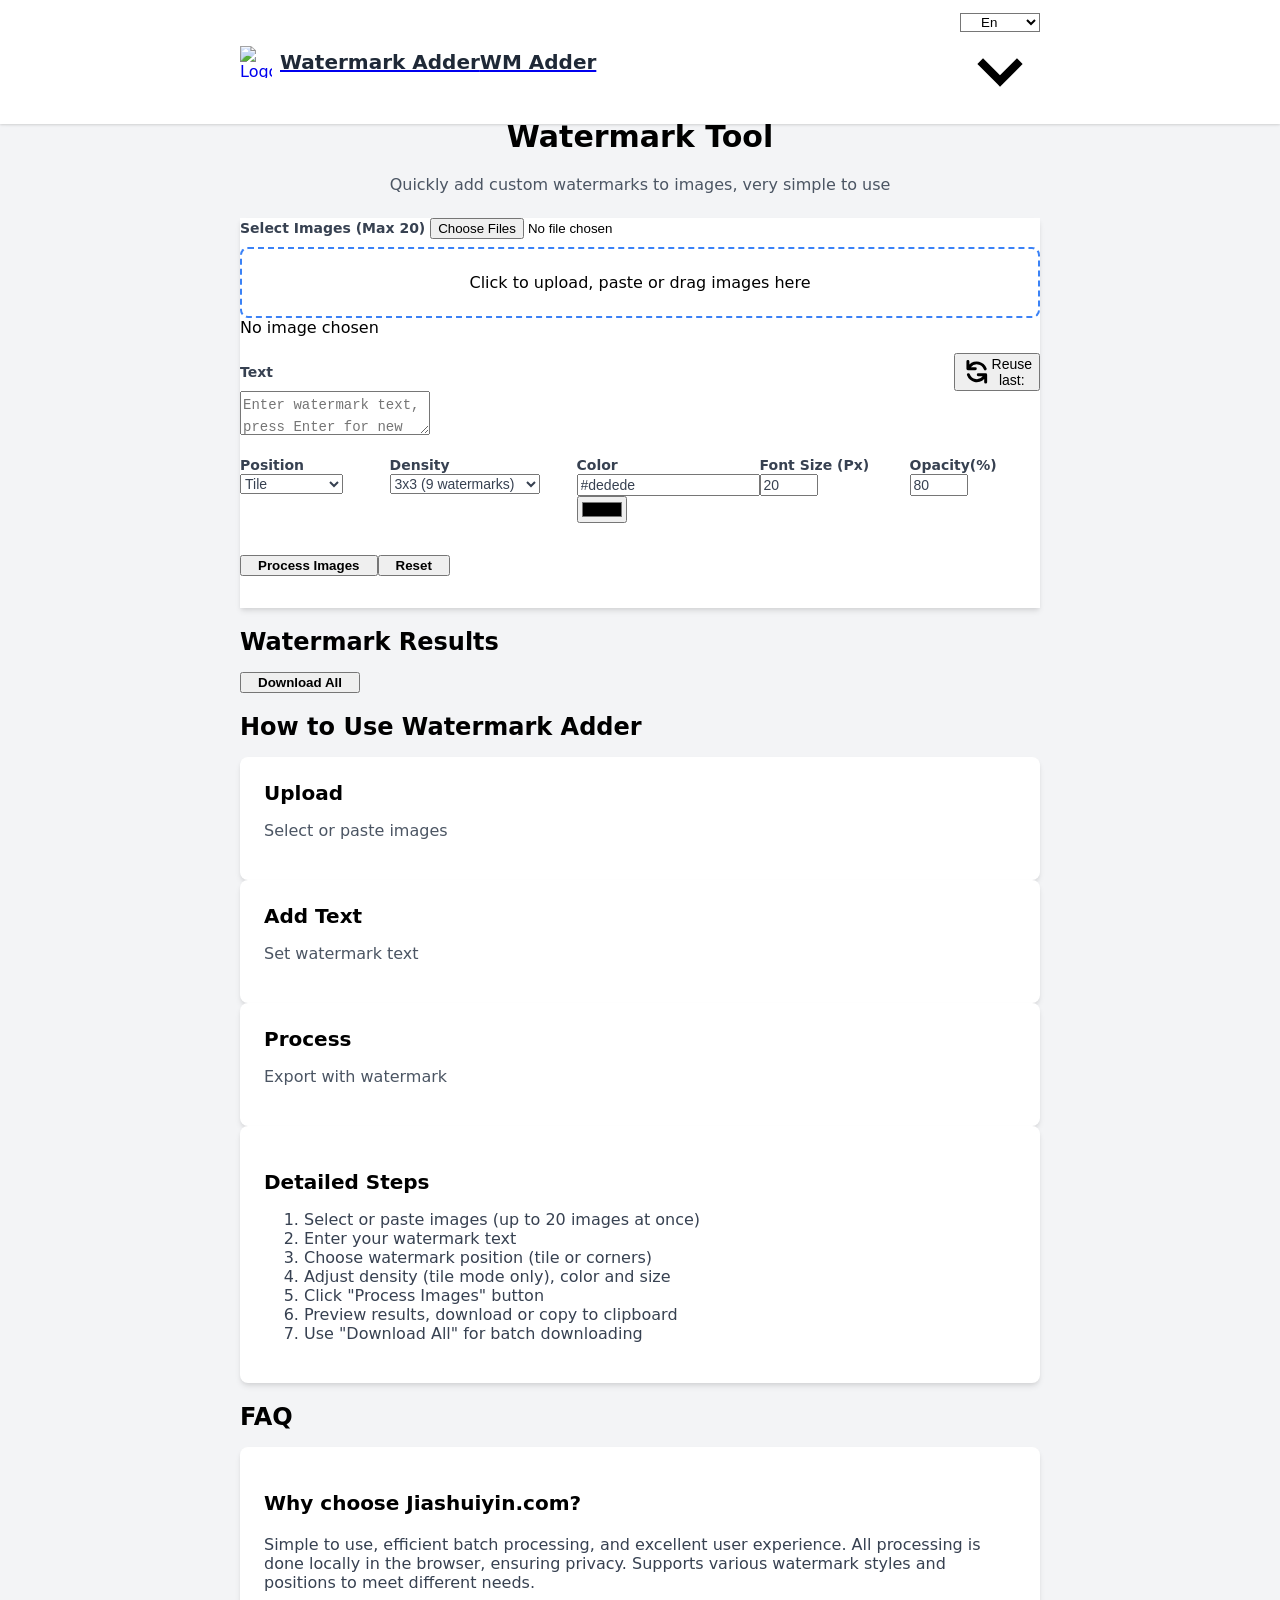
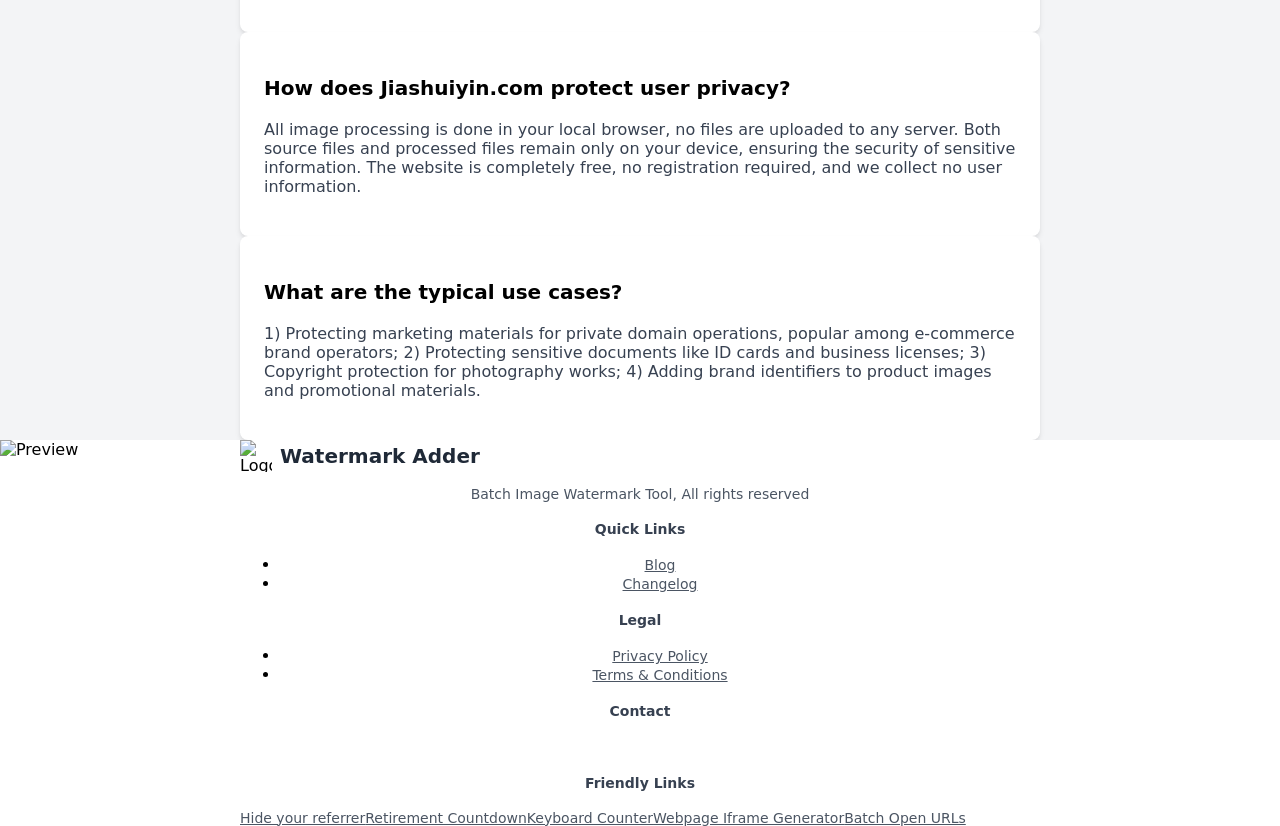
==== en/index.html @ b8f079f9 "feat: 支持 HEIC 格式及完全离线处理" ====
<!DOCTYPE html>
<html lang="en">
  <head>
    <meta charset="UTF-8" />
    <meta name="viewport" content="width=device-width, initial-scale=1.0" />
    <title data-i18n="title">Batch Image Watermark Tool - Watermark Adder</title>
    <meta
      name="description"
      content="Watermark Adder is a simple online tool for adding watermarks to images. Support batch processing, custom watermark text, position, color, and size. Protect your images from unauthorized use. Free, no registration required."
    />
    <meta name="keywords" content="watermark,image watermark,batch processing,online tool" />
    <meta name="author" content="PDMaker" />
    <link rel="canonical" href="https://jiashuiyin.com/en" />
    <meta
      property="og:title"
      content="Batch Image Watermark Tool - Watermark Adder"
    />
    <meta
      property="og:description"
      content="A simple online tool for adding watermarks to images. Support batch processing, custom watermark text, position, color, and size. Protect your images from unauthorized use. Free, no registration required."
    />
    <meta property="og:url" content="https://jiashuiyin.com/en" />
    <meta property="og:type" content="website" />
    <meta
      property="og:image"
      content="https://jiashuiyin.com/images/logo.jpg"
    />
    <style>
      /* Critical rendering path styles */
      body { background-color: #f3f4f6; margin: 0; font-family: system-ui, -apple-system, sans-serif; }
      .container { max-width: 800px; margin: 0 auto; padding: 0 1rem; }
      .bg-white { background-color: white; }
      .shadow-md { box-shadow: 0 4px 6px -1px rgba(0, 0, 0, 0.1), 0 2px 4px -1px rgba(0, 0, 0, 0.06); }
      .fixed { position: fixed; }
      .top-0 { top: 0; }
      .left-0 { left: 0; }
      .right-0 { right: 0; }
      .z-50 { z-index: 50; }
      .flex { display: flex; }
      .items-center { align-items: center; }
      .justify-between { justify-content: space-between; }
      .px-4 { padding-left: 1rem; padding-right: 1rem; }
      .py-3 { padding-top: 0.75rem; padding-bottom: 0.75rem; }
      .text-xl { font-size: 1.25rem; }
      .font-bold { font-weight: 700; }
      .text-gray-800 { color: #1f2937; }
      
      /* Additional first screen styles */
      .space-x-8 > * + * { margin-left: 2rem; }
      .cursor-pointer { cursor: pointer; }
      .h-8 { height: 2rem; }
      .w-8 { width: 2rem; }
      .mr-2 { margin-right: 0.5rem; }
      .text-gray-700 { color: #374151; }
      .hover\:text-blue-500:hover { color: #3b82f6; }
      .font-medium { font-weight: 500; }
      .text-sm { font-size: 0.875rem; }
      .rounded-lg { border-radius: 0.5rem; }
      .p-6 { padding: 1.5rem; }
      .mb-4 { margin-bottom: 1rem; }
      .mt-2 { margin-top: 0.5rem; }
      .border-2 { border-width: 2px; }
      .border-dashed { border-style: dashed; }
      .border-blue-500 { border-color: #3b82f6; }
      .text-center { text-align: center; }
      .transition-colors { transition-property: background-color, border-color, color, fill, stroke; }
      .duration-300 { transition-duration: 300ms; }
      
      /* Page initialization styles */
      .page-initializing {
        opacity: 0;
        visibility: hidden;
      }
      
      .page-ready {
        opacity: 1;
        visibility: visible;
        transition: opacity 0.3s ease;
      }
      
      /* Navigation styles */
      nav.bg-white {
        width: 100%;
        background-color: white;
        box-shadow: 0 1px 3px 0 rgba(0, 0, 0, 0.1), 0 1px 2px 0 rgba(0, 0, 0, 0.06);
      }
      
      /* First screen text styles */
      .text-3xl { font-size: 1.875rem; line-height: 2.25rem; }
      .text-center { text-align: center; }
      .text-gray-600 { color: #4b5563; }
      .mb-6 { margin-bottom: 1.5rem; }
    </style>
    <!-- Async load non-critical CSS -->
    <link rel="preload" href="../styles.css" as="style" onload="this.onload=null;this.rel='stylesheet'" />
    <noscript><link rel="stylesheet" href="../styles.css"></noscript>
    <link rel="preload" href="../images/logo.png" as="image" />
    <link
      rel="icon"
      type="image/x-icon"
      sizes="16x16 32x32 48x48"
      href="../images/favicon.ico"
    />
    <link
      rel="apple-touch-icon"
      sizes="180x180"
      href="../images/apple-touch-icon.png"
    />
    <link
      rel="icon"
      type="image/png"
      sizes="32x32"
      href="../images/favicon-32x32.png"
    />
    <link
      rel="icon"
      type="image/png"
      sizes="16x16"
      href="../images/favicon-16x16.png"
    />
    <script type="application/ld+json">
      {
        "@context": "https://schema.org",
        "@type": "WebApplication",
        "name": "Watermark Adder",
        "url": "https://jiashuiyin.com/en",
        "description": "A simple online tool for adding watermarks to images. Support batch processing and custom watermarks.",
        "applicationCategory": "MultimediaApplication",
        "operatingSystem": "All",
        "offers": {
          "@type": "Offer",
          "price": "0"
        }
      }
    </script>
    <meta name="robots" content="index, follow" />
    <!-- CSS loading fallback -->
    <script>
      (function() {
        var cssMain = document.querySelector('link[href="../styles.css"]');
        if (cssMain) {
          cssMain.onerror = function() {
            var link = document.createElement('link');
            link.rel = 'stylesheet';
            link.href = '../styles.css';
            document.head.appendChild(link);
          };
        }
      })();
    </script>
  </head>
  <body class="bg-gray-100 font-sans page-initializing">
    <!-- Initial loading mask -->
    <div id="initialLoadingMask" style="position: fixed; top: 0; left: 0; right: 0; bottom: 0; background-color: #f3f4f6; z-index: 9999;"></div>
    <div id="pageLoader" class="page-loader">
      <div class="loader-container">
        <div class="loader"></div>
        <div class="loader-progress">
          <div class="progress-bar"></div>
        </div>
        <div class="loader-text" data-i18n="loading">Loading...</div>
      </div>
    </div>
    <nav class="bg-white shadow-md fixed top-0 left-0 right-0 z-50">
      <div class="container mx-auto px-4 py-3">
        <div class="flex justify-between items-center">
          <!-- Left section: Brand -->
          <div class="flex items-center">
            <a href="/en" class="flex items-center cursor-pointer">
              <img src="../images/logo.png" alt="Logo" class="h-8 w-8 mr-2" />
              <!-- Full brand name -->
              <span class="text-xl font-bold text-gray-800 brand-name-full" data-i18n="logo">
                Watermark Adder
              </span>
              <!-- Short brand name -->
              <span class="text-xl font-bold text-gray-800 brand-name-short" data-i18n="logoShort">
                WM Adder
              </span>
            </a>
          </div>

          <!-- Right section: Function buttons -->
          <div class="flex items-center space-x-4">
            <!-- GitHub link -->
            <a
              href="https://github.com/pdmaker/watermark-master"
              target="_blank"
              rel="noopener noreferrer"
              class="text-gray-700 hover:text-blue-500"
              title="GitHub"
            >
              <svg class="w-6 h-6" fill="currentColor" viewBox="0 0 24 24" aria-hidden="true">
                <path fill-rule="evenodd" d="M12 2C6.477 2 2 6.484 2 12.017c0 4.425 2.865 8.18 6.839 9.504.5.092.682-.217.682-.483 0-.237-.008-.868-.013-1.703-2.782.605-3.369-1.343-3.369-1.343-.454-1.158-1.11-1.466-1.11-1.466-.908-.62.069-.608.069-.608 1.003.07 1.531 1.032 1.531 1.032.892 1.53 2.341 1.088 2.91.832.092-.647.35-1.088.636-1.338-2.22-.253-4.555-1.113-4.555-4.951 0-1.093.39-1.988 1.029-2.688-.103-.253-.446-1.272.098-2.65 0 0 .84-.27 2.75 1.026A9.564 9.564 0 0112 6.844c.85.004 1.705.115 2.504.337 1.909-1.296 2.747-1.027 2.747-1.027.546 1.379.202 2.398.1 2.651.64.7 1.028 1.595 1.028 2.688 0 3.848-2.339 4.695-4.566 4.943.359.309.678.92.678 1.855 0 1.338-.012 2.419-.012 2.747 0 .268.18.58.688.482A10.019 10.019 0 0022 12.017C22 6.484 17.522 2 12 2z" clip-rule="evenodd"/>
              </svg>
            </a>
            <!-- Language selector -->
            <div class="relative">
              <select
                id="languageSelector"
                class="appearance-none bg-white border border-gray-300 rounded px-4 py-2 pr-8 leading-tight focus:outline-none focus:border-blue-500"
                aria-label="Select Language"
              >
                <option value="zh-CN">中文</option>
                <option value="en" selected>En</option>
              </select>
              <div class="pointer-events-none absolute inset-y-0 right-0 flex items-center px-2 text-gray-700">
                <svg class="fill-current h-4 w-4" xmlns="http://www.w3.org/2000/svg" viewBox="0 0 20 20">
                  <path d="M9.293 12.95l.707.707L15.657 8l-1.414-1.414L10 10.828 5.757 6.586 4.343 8z" />
                </svg>
              </div>
            </div>
          </div>
        </div>
      </div>
    </nav>
    <!-- Add a placeholder div to prevent content from being hidden by fixed navbar -->
    <div class="h-16"></div>
    <div class="container mx-auto px-4 py-8 mt-16">
      <div class="max-w-3xl mx-auto">
        <div class="title-container">
          <h1 class="text-3xl font-bold mb-2 text-center">
            <span class="pc-title" data-i18n="heading">Easy Image Watermark Tool</span>
            <span class="mobile-title">
              <div class="text-2xl">Easy Image</div>
              <div class="text-2xl mt-2">Watermark Tool</div>
            </span>
          </h1>
          <p class="text-l text-gray-600 mb-6 text-center" data-i18n="subheading">
            Quickly add custom watermarks to images, very simple to use
          </p>
        </div>
        <div class="bg-white shadow-md rounded px-8 pt-6 pb-8 mb-4">
          <div class="mb-4">
            <label
              class="block text-gray-700 text-sm font-bold mb-2"
              for="imageInput"
              data-i18n="selectImages"
            >
              Select Images (Max 20)
            </label>
            <input
              id="imageInput"
              type="file"
              accept="image/*,.heic,.heif"
              multiple
              class="hidden"
            />
            <!-- Modified paste area style, added text color -->
            <div
              id="pasteArea"
              class="mt-2 border-2 border-dashed border-blue-500 rounded-lg p-6 text-center cursor-pointer hover:bg-blue-50 transition-colors duration-300"
            >
              <span data-i18n="pasteAreaText">Click to upload, paste or drag images here</span>
            </div>
            <!-- Add fixed height status container -->
            <div class="file-status-container">
              <span data-i18n="noFileChosen">No image chosen</span>
            </div>
            <div id="imagePreviewArea"></div>
          </div>
          <div class="mb-4">
            <div class="flex justify-between items-center mb-2">
              <label
                class="block text-gray-700 text-sm font-bold"
                for="watermarkText"
                data-i18n="watermarkText"
              >
                Text
              </label>
              <button
                id="reuseWatermark"
                class="text-sm text-gray-500 hover:text-blue-500 flex items-center hidden transition-colors duration-200"
              >
                <svg class="w-4 h-4 mr-1" viewBox="0 0 20 20" fill="currentColor">
                  <path fill-rule="evenodd" d="M4 2a1 1 0 011 1v2.101a7.002 7.002 0 0111.601 2.566 1 1 0 11-1.885.666A5.002 5.002 0 005.999 7H9a1 1 0 010 2H4a1 1 0 01-1-1V3a1 1 0 011-1zm.008 9.057a1 1 0 011.276.61A5.002 5.002 0 0014.001 13H11a1 1 0 110-2h5a1 1 0 011 1v5a1 1 0 11-2 0v-2.101a7.002 7.002 0 01-11.601-2.566 1 1 0 01.61-1.276z" clip-rule="evenodd" />
                </svg>
                <span data-i18n="reusePrevious">Reuse last: </span>
                <span id="previousWatermarkText" class="ml-1 truncate max-w-[150px]"></span>
              </button>
            </div>
            <textarea
              class="shadow appearance-none border rounded w-full py-2 px-3 text-gray-700 text-sm focus:outline-none focus:shadow-outline resize-none transition-all duration-200 focus:border-blue-500 focus:ring-2 focus:ring-blue-200"
              id="watermarkText"
              rows="1"
              maxlength="100"
              data-i18n-placeholder="inputWatermarkText"
              placeholder="Enter watermark text, press Enter for new line"
              style="min-height: 38px; line-height: 22px;"
            ></textarea>
          </div>
          <div class="mb-4 flex flex-wrap -mx-2">
            <div class="w-full sm:w-1/5 px-2 mb-4 sm:mb-0">
              <label
                class="block text-gray-700 text-sm font-bold mb-2"
                for="watermarkPosition"
                data-i18n="watermarkPosition"
              >
                Position
              </label>
              <select
                class="shadow appearance-none border rounded w-full py-2 px-3 text-gray-700 leading-tight focus:outline-none focus:shadow-outline text-sm"
                id="watermarkPosition"
              >
                <option value="tile" selected data-i18n="watermarkPositionTile">
                  Tile
                </option>
                <option value="center" data-i18n="watermarkPositionCenter">
                  Center
                </option>
                <option value="bottomRight" data-i18n="watermarkPositionBottomRight">
                  Bottom Right
                </option>
                <option value="bottomLeft" data-i18n="watermarkPositionBottomLeft">
                  Bottom Left
                </option>
                <option value="topRight" data-i18n="watermarkPositionTopRight">
                  Top Right
                </option>
                <option value="topLeft" data-i18n="watermarkPositionTopLeft">
                  Top Left
                </option>
              </select>
            </div>
            <div class="w-full sm:w-1/5 px-2 mb-4 sm:mb-0">
              <label
                class="block text-gray-700 text-sm font-bold mb-2"
                for="watermarkDensity"
                data-i18n="watermarkDensity"
              >
                Density
              </label>
              <select
                class="shadow appearance-none border rounded w-full py-2 px-3 text-gray-700 leading-tight focus:outline-none focus:shadow-outline text-sm"
                id="watermarkDensity"
              >
                <option value="2" data-i18n="twoByTwo">2x2 (4 watermarks)</option>
                <option value="3" selected data-i18n="threeByThree">3x3 (9 watermarks)</option>
                <option value="4" data-i18n="fourByFour">4x4 (16 watermarks)</option>
                <option value="5" data-i18n="fiveByFive">5x5 (25 watermarks)</option>
                <option value="6" data-i18n="sixBySix">6x6 (36 watermarks)</option>
              </select>
            </div>
            <div class="w-full sm:w-1/5 px-2 mb-4 sm:mb-0">
              <label
                class="block text-gray-700 text-sm font-bold mb-2"
                for="watermarkColor"
                data-i18n="watermarkColor"
              >
                Color
              </label>
              <div class="relative">
                <input
                  class="shadow appearance-none border rounded w-full py-2 px-3 text-gray-700 leading-tight focus:outline-none focus:shadow-outline text-sm"
                  id="watermarkColor"
                  type="text"
                  value="#dedede"
                  placeholder="#dedede"
                />
                <div
                  class="absolute inset-y-0 right-0 flex items-center pr-3 cursor-pointer"
                >
                  <div
                    id="colorPreview"
                    class="w-6 h-6 rounded border border-gray-300"
                  ></div>
                </div>
                <input
                  type="color"
                  id="colorPicker"
                  class="absolute opacity-0 -z-10"
                  aria-label="Select color"
                />
              </div>
            </div>
            <div class="w-full sm:w-1/5 px-2 mb-4 sm:mb-0">
              <label
                class="block text-gray-700 text-sm font-bold mb-2"
                for="watermarkSize"
                data-i18n="watermarkSize"
              >
                Font Size (Px)
              </label>
              <input
                class="shadow appearance-none border rounded w-full py-2 px-3 text-gray-700 leading-tight focus:outline-none focus:shadow-outline text-sm"
                id="watermarkSize"
                type="number"
                value="20"
                min="1"
                max="200"
              />
            </div>
            <div class="w-full sm:w-1/5 px-2 mb-4 sm:mb-0">
              <label
                class="block text-gray-700 text-sm font-bold mb-2"
                for="watermarkOpacity"
                data-i18n="watermarkOpacity"
              >
                Opacity(%)
              </label>
              <input
                class="shadow appearance-none border rounded w-full py-2 px-3 text-gray-700 leading-tight focus:outline-none focus:shadow-outline text-sm"
                id="watermarkOpacity"
                type="number"
                value="80"
                min="0"
                max="100"
              />
            </div>
          </div>
          <div class="flex justify-center space-x-4 mt-6">
            <button
              id="processButton"
              class="bg-blue-500 hover:bg-blue-700 text-white font-bold py-2 px-4 rounded focus:outline-none focus:shadow-outline flex items-center"
              data-i18n="processImages"
            >
              Process Images
            </button>
            <button
              id="resetButton"
              class="bg-gray-500 hover:bg-gray-700 text-white font-bold py-2 px-4 rounded focus:outline-none focus:shadow-outline"
              data-i18n="resetButton"
            >
              Reset
            </button>
          </div>
          <!-- Add loading indicator -->
          <div id="processingLoader" class="hidden mt-4 text-center">
            <div class="inline-block animate-spin rounded-full h-8 w-8 border-b-2 border-gray-900"></div>
          </div>
        </div>

        <!-- Results Section -->
        <div id="resultSection" class="hidden">
          <h2 class="text-2xl font-bold mb-4" data-i18n="watermarkResults">
            Watermark Results
          </h2>
          <div class="mb-4">
            <button
              id="downloadAllButton"
              class="bg-green-500 hover:bg-green-700 text-white font-bold py-2 px-4 rounded focus:outline-none focus:shadow-outline"
              data-i18n="downloadAll"
            >
              Download All
            </button>
          </div>
          <div id="previewContainer" class="grid grid-cols-1 md:grid-cols-2 gap-4">
            <!-- Preview images will be added here -->
          </div>
        </div>

        <!-- How to Use Section -->
        <div class="mt-12">
          <h2 class="text-2xl font-bold mb-4" data-i18n="howToUse">
            How to Use Watermark Adder
          </h2>
          <!-- Quick Steps -->
          <div class="grid grid-cols-1 md:grid-cols-3 gap-6 mb-8">
            <div class="bg-white rounded-lg shadow-md p-6">
              <div class="text-xl font-bold mb-2" data-i18n="quickStep1">Upload</div>
              <p class="text-gray-600" data-i18n="quickStep1Detail">Select or paste images</p>
            </div>
            <div class="bg-white rounded-lg shadow-md p-6">
              <div class="text-xl font-bold mb-2" data-i18n="quickStep2">Add Text</div>
              <p class="text-gray-600" data-i18n="quickStep2Detail">Set watermark text</p>
            </div>
            <div class="bg-white rounded-lg shadow-md p-6">
              <div class="text-xl font-bold mb-2" data-i18n="quickStep3">Process</div>
              <p class="text-gray-600" data-i18n="quickStep3Detail">Export with watermark</p>
            </div>
          </div>
          <!-- Detailed Steps -->
          <div class="bg-white rounded-lg shadow-md p-6">
            <h3 class="text-xl font-bold mb-4" data-i18n="detailedSteps">Detailed Steps</h3>
            <ol class="list-decimal list-inside space-y-2 text-gray-700">
              <li data-i18n="step1">Select or paste images (up to 20 images at once)</li>
              <li data-i18n="step2">Enter your watermark text</li>
              <li data-i18n="step3">Choose watermark position (tile or corners)</li>
              <li data-i18n="step4">Adjust density (tile mode only), color and size</li>
              <li data-i18n="step5">Click "Process Images" button</li>
              <li data-i18n="step6">Preview results, download or copy to clipboard</li>
              <li data-i18n="step7">Use "Download All" for batch downloading</li>
            </ol>
          </div>
        </div>

        <!-- FAQ Section -->
        <div class="mt-12">
          <h2 class="text-2xl font-bold mb-4" data-i18n="qaTitle">FAQ</h2>
          <div class="space-y-4">
            <div class="bg-white rounded-lg shadow-md p-6">
              <h3 class="text-xl font-bold mb-2" data-i18n="qa1Title">
                Why choose Jiashuiyin.com?
              </h3>
              <p class="text-gray-700" data-i18n="qa1Answer">
                Simple to use, efficient batch processing, and excellent user experience. All processing is done locally in the browser, ensuring privacy. Supports various watermark styles and positions to meet different needs.
              </p>
            </div>
            <div class="bg-white rounded-lg shadow-md p-6">
              <h3 class="text-xl font-bold mb-2" data-i18n="qa2Title">
                How does Jiashuiyin.com protect user privacy?
              </h3>
              <p class="text-gray-700" data-i18n="qa2Answer">
                All image processing is done in your local browser, no files are uploaded to any server. Both source files and processed files remain only on your device, ensuring the security of sensitive information. The website is completely free, no registration required, and we collect no user information.
              </p>
            </div>
            <div class="bg-white rounded-lg shadow-md p-6">
              <h3 class="text-xl font-bold mb-2" data-i18n="qa3Title">
                What are the typical use cases?
              </h3>
              <p class="text-gray-700" data-i18n="qa3Answer">
                1) Protecting marketing materials for private domain operations, popular among e-commerce brand operators; 2) Protecting sensitive documents like ID cards and business licenses; 3) Copyright protection for photography works; 4) Adding brand identifiers to product images and promotional materials.
              </p>
            </div>
          </div>
        </div>
      </div>
    </div>

    <!-- Image Modal -->
    <div id="imageModal" class="hidden fixed inset-0 bg-black bg-opacity-50 z-50 flex items-center justify-center">
      <img id="modalImage" class="max-w-[90%] max-h-[90vh] object-contain" alt="Preview" />
    </div>

    <!-- Footer -->
    <footer class="bg-white mt-12 py-8 border-t border-gray-200">
      <div class="container mx-auto px-4">
        <!-- Main Content -->
        <div class="grid grid-cols-1 md:grid-cols-4 gap-8 mb-8">
          <!-- Brand Info -->
          <div class="text-center md:text-left">
            <div class="flex items-center justify-center md:justify-start mb-3">
              <img src="../images/logo.png" alt="Logo" class="h-8 w-8 mr-2" />
              <span class="text-xl font-bold text-gray-800" data-i18n="logo">Watermark Adder</span>
            </div>
            <p class="text-sm text-gray-600">
              <span data-i18n="copyright">Batch Image Watermark Tool, </span>
              <span data-i18n="rights">All rights reserved</span>
            </p>
          </div>
          
          <!-- Quick Links -->
          <div class="text-center md:text-left">
            <h4 class="text-sm font-semibold text-gray-700 mb-3">Quick Links</h4>
            <ul class="space-y-2">
              <li>
                <a href="/blog/en/index.html" class="text-sm text-gray-600 hover:text-blue-600">Blog</a>
              </li>
              <li>
                <a href="/changelog.html" class="text-sm text-gray-600 hover:text-blue-600">Changelog</a>
              </li>
            </ul>
          </div>

          <!-- Legal -->
          <div class="text-center md:text-left">
            <h4 class="text-sm font-semibold text-gray-700 mb-3">Legal</h4>
            <ul class="space-y-2">
              <li>
                <a href="/legal/en/privacy.html" class="text-sm text-gray-600 hover:text-blue-600" data-i18n="privacyPolicy">Privacy Policy</a>
              </li>
              <li>
                <a href="/legal/en/terms.html" class="text-sm text-gray-600 hover:text-blue-600" data-i18n="termsConditions">Terms & Conditions</a>
              </li>
            </ul>
          </div>

          <!-- Contact -->
          <div class="text-center md:text-left">
            <h4 class="text-sm font-semibold text-gray-700 mb-3">Contact</h4>
            <!-- Social Media Icons -->
            <div class="flex items-center justify-center md:justify-start space-x-4">
              <!-- Email Icon -->
              <a href="mailto:hi@jiashuiyin.com" 
                 class="text-gray-400 hover:text-gray-600"
                 title="Send Email">
                <svg class="w-5 h-5" fill="currentColor" viewBox="0 0 24 24">
                  <path d="M20 4H4c-1.1 0-2 .9-2 2v12c0 1.1.9 2 2 2h16c1.1 0 2-.9 2-2V6c0-1.1-.9-2-2-2zm0 4l-8 5-8-5V6l8 5 8-5v2z"/>
                </svg>
              </a>
              <!-- GitHub Icon -->
              <a href="https://github.com/pdmaker/watermark-master" 
                 target="_blank" 
                 rel="noopener noreferrer"
                 class="text-gray-400 hover:text-gray-600"
                 title="GitHub">
                <svg class="w-5 h-5" fill="currentColor" viewBox="0 0 24 24">
                  <path fill-rule="evenodd" d="M12 2C6.477 2 2 6.484 2 12.017c0 4.425 2.865 8.18 6.839 9.504.5.092.682-.217.682-.483 0-.237-.008-.868-.013-1.703-2.782.605-3.369-1.343-3.369-1.343-.454-1.158-1.11-1.466-1.11-1.466-.908-.62.069-.608.069-.608 1.003.07 1.531 1.032 1.531 1.032.892 1.53 2.341 1.088 2.91.832.092-.647.35-1.088.636-1.338-2.22-.253-4.555-1.113-4.555-4.951 0-1.093.39-1.988 1.029-2.688-.103-.253-.446-1.272.098-2.65 0 0 .84-.27 2.75 1.026A9.564 9.564 0 0112 6.844c.85.004 1.705.115 2.504.337 1.909-1.296 2.747-1.027 2.747-1.027.546 1.379.202 2.398.1 2.651.64.7 1.028 1.595 1.028 2.688 0 3.848-2.339 4.695-4.566 4.943.359.309.678.92.678 1.855 0 1.338-.012 2.419-.012 2.747 0 .268.18.58.688.482A10.019 10.019 0 0022 12.017C22 6.484 17.522 2 12 2z" clip-rule="evenodd"/>
                </svg>
              </a>
              <!-- Twitter Icon -->
              <a href="https://x.com/pdmake" 
                 target="_blank" 
                 rel="noopener noreferrer"
                 class="text-gray-400 hover:text-gray-600"
                 title="Twitter">
                <svg class="w-5 h-5" fill="currentColor" viewBox="0 0 24 24">
                  <path d="M18.244 2.25h3.308l-7.227 8.26 8.502 11.24H16.17l-5.214-6.817L4.99 21.75H1.68l7.73-8.835L1.254 2.25H8.08l4.713 6.231zm-1.161 17.52h1.833L7.084 4.126H5.117z"/>
                </svg>
              </a>
            </div>
          </div>
        </div>

        <!-- Divider -->
        <div class="border-t border-gray-200 my-6"></div>

        <!-- Friendly Links -->
        <div class="text-center">
          <h4 class="text-sm font-semibold text-gray-700 mb-3" data-i18n="friendlyLinks">Friendly Links</h4>
          <div class="flex flex-wrap justify-center gap-4">
            <a href="https://refhide.com/" class="text-sm text-gray-600 hover:text-blue-600" target="_blank" rel="noopener noreferrer" data-i18n="RefHide">Hide your referrer</a>
            <a href="https://daojishi.fun" class="text-sm text-gray-600 hover:text-blue-600" target="_blank" rel="noopener noreferrer" data-i18n="retirementCountdown">Retirement Countdown</a>
            <a href="https://keyboardcounter.top/" class="text-sm text-gray-600 hover:text-blue-600" target="_blank" rel="noopener noreferrer" data-i18n="keyboardCounter">Keyboard Counter</a>
            <a href="https://iframegenerator.app/" class="text-sm text-gray-600 hover:text-blue-600" target="_blank" rel="noopener noreferrer" data-i18n="iframeGenerator">Webpage Iframe Generator</a>
            <a href="https://openurls.net/" class="text-sm text-gray-600 hover:text-blue-600" target="_blank" rel="noopener noreferrer" data-i18n="openUrlsBatch">Batch Open URLs</a>
          </div>
        </div>
      </div>
    </footer>

    <!-- Local libraries -->
    <script src="../libs/heic2any.min.js"></script>
    <script src="../libs/jszip.min.js"></script>
    <script src="../libs/FileSaver.min.js"></script>
    <script type="module" src="../script.js"></script>
    <!-- Page loading optimization -->
    <script>
      document.addEventListener('DOMContentLoaded', function() {
        // Remove initialization class, add ready class
        document.body.classList.remove('page-initializing');
        document.body.classList.add('page-ready');
        
        // Remove loading mask
        const loadingMask = document.getElementById('initialLoadingMask');
        if (loadingMask) {
          loadingMask.style.opacity = '0';
          loadingMask.style.transition = 'opacity 0.3s ease';
          setTimeout(() => {
            loadingMask.remove();
          }, 300);
        }
      });
    </script>
  </body>
</html>
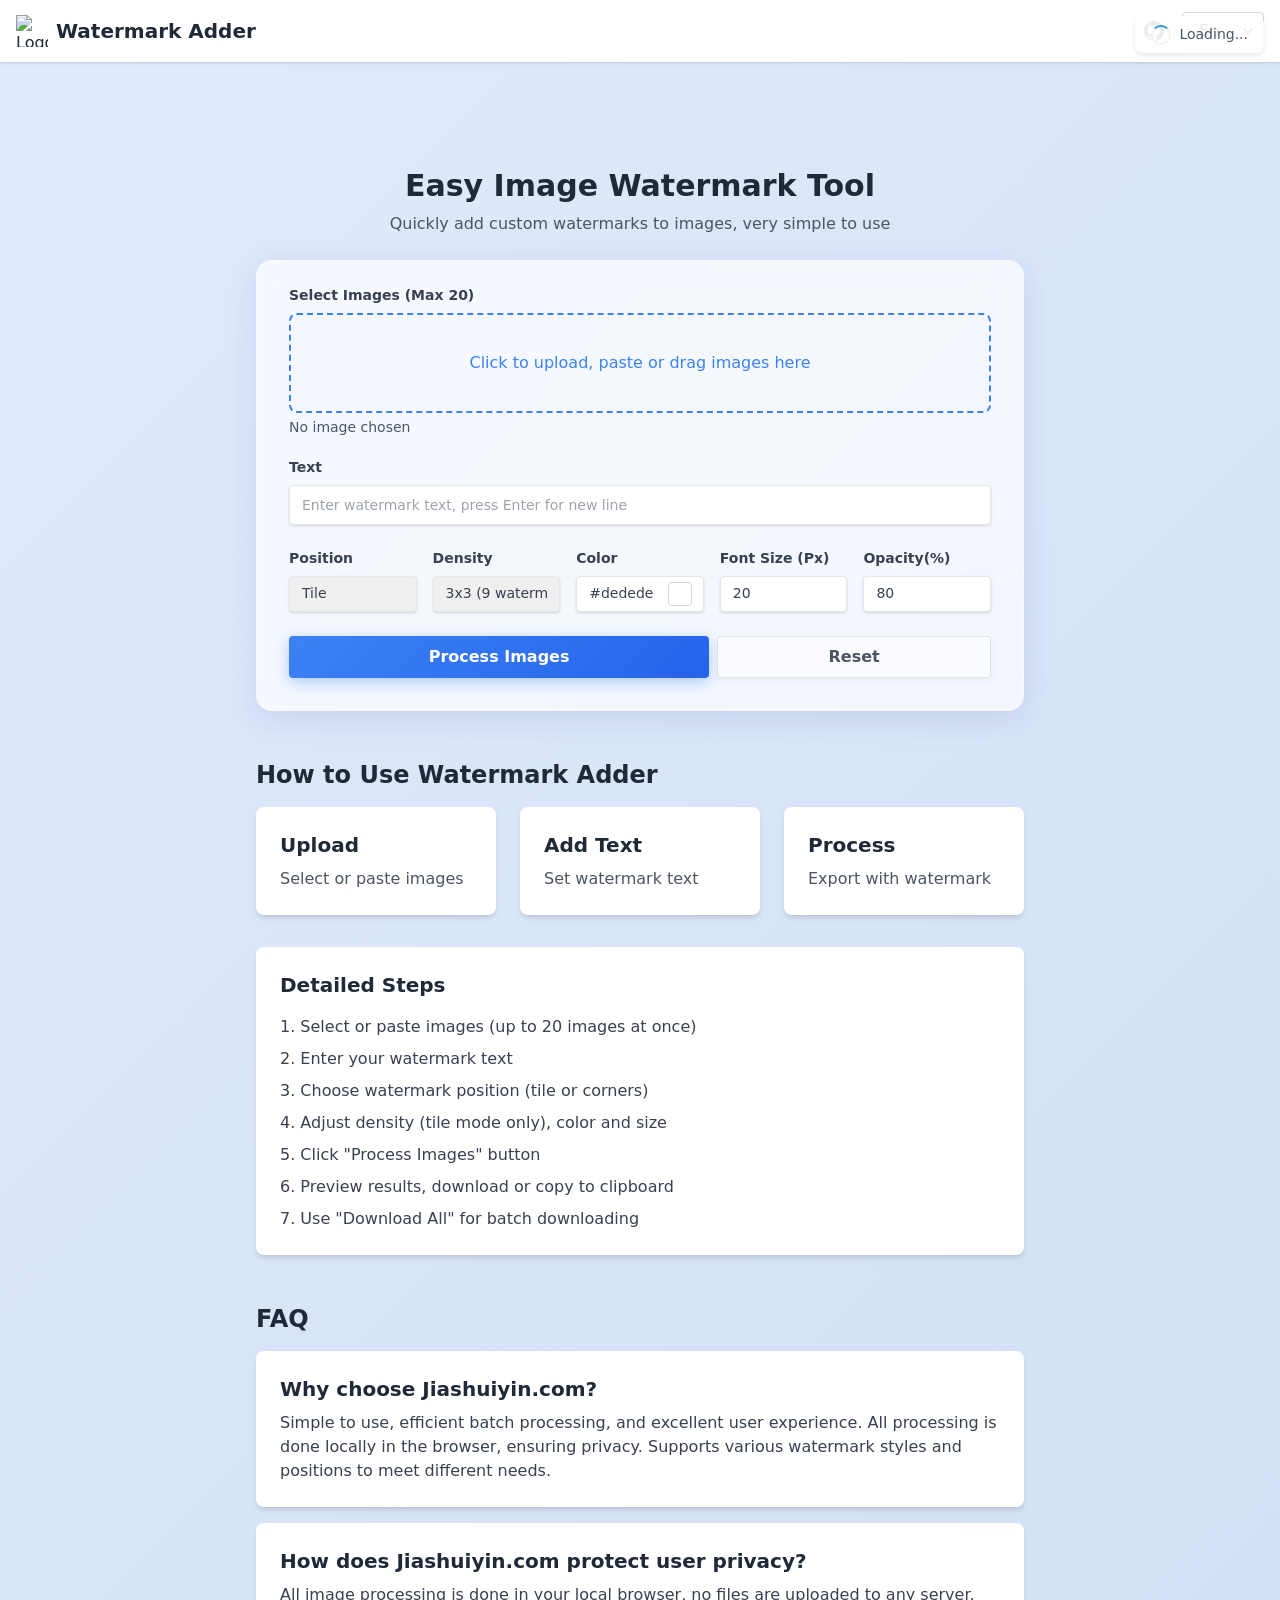
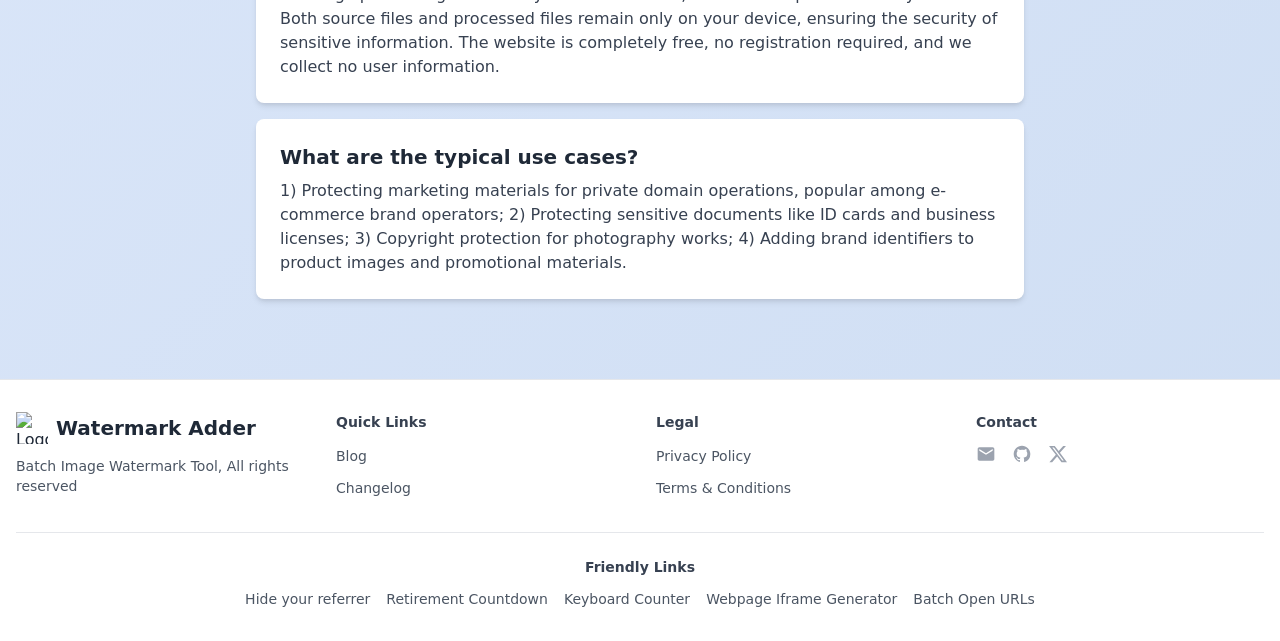
==== commit 6a26ed2d: "style: 优化并美化UI界面，实现高级玻璃拟态与移动端网格布局" ====
--- a/en/index.html
+++ b/en/index.html
@@ -148,6 +148,8 @@
         }
       })();
     </script>
+    <!-- Local libraries -->
+    <link rel="stylesheet" href="../libs/tailwind.min.css">
   </head>
   <body class="bg-gray-100 font-sans page-initializing">
     <!-- Initial loading mask -->
@@ -229,7 +231,7 @@
             Quickly add custom watermarks to images, very simple to use
           </p>
         </div>
-        <div class="bg-white shadow-md rounded px-8 pt-6 pb-8 mb-4">
+        <div class="glass-panel px-6 sm:px-8 pt-6 pb-8 mb-4">
           <div class="mb-4">
             <label
               class="block text-gray-700 text-sm font-bold mb-2"
@@ -288,8 +290,8 @@
               style="min-height: 38px; line-height: 22px;"
             ></textarea>
           </div>
-          <div class="mb-4 flex flex-wrap -mx-2">
-            <div class="w-full sm:w-1/5 px-2 mb-4 sm:mb-0">
+          <div class="mb-6 grid grid-cols-2 sm:grid-cols-5 gap-4">
+            <div class="w-full">
               <label
                 class="block text-gray-700 text-sm font-bold mb-2"
                 for="watermarkPosition"
@@ -321,7 +323,7 @@
                 </option>
               </select>
             </div>
-            <div class="w-full sm:w-1/5 px-2 mb-4 sm:mb-0">
+            <div class="w-full">
               <label
                 class="block text-gray-700 text-sm font-bold mb-2"
                 for="watermarkDensity"
@@ -340,7 +342,7 @@
                 <option value="6" data-i18n="sixBySix">6x6 (36 watermarks)</option>
               </select>
             </div>
-            <div class="w-full sm:w-1/5 px-2 mb-4 sm:mb-0">
+            <div class="w-full col-span-2 sm:col-span-1">
               <label
                 class="block text-gray-700 text-sm font-bold mb-2"
                 for="watermarkColor"
@@ -372,7 +374,7 @@
                 />
               </div>
             </div>
-            <div class="w-full sm:w-1/5 px-2 mb-4 sm:mb-0">
+            <div class="w-full">
               <label
                 class="block text-gray-700 text-sm font-bold mb-2"
                 for="watermarkSize"
@@ -380,16 +382,19 @@
               >
                 Font Size (Px)
               </label>
-              <input
-                class="shadow appearance-none border rounded w-full py-2 px-3 text-gray-700 leading-tight focus:outline-none focus:shadow-outline text-sm"
-                id="watermarkSize"
-                type="number"
-                value="20"
-                min="1"
-                max="200"
-              />
-            </div>
-            <div class="w-full sm:w-1/5 px-2 mb-4 sm:mb-0">
+              <div class="relative">
+                <input
+                  class="shadow appearance-none border rounded w-full py-2 px-3 text-gray-700 leading-tight focus:outline-none focus:shadow-outline text-sm"
+                  id="watermarkSize"
+                  type="number"
+                  min="10"
+                  max="100"
+                  value="20"
+                  step="1"
+                />
+              </div>
+            </div>
+            <div class="w-full">
               <label
                 class="block text-gray-700 text-sm font-bold mb-2"
                 for="watermarkOpacity"
@@ -397,31 +402,36 @@
               >
                 Opacity(%)
               </label>
-              <input
-                class="shadow appearance-none border rounded w-full py-2 px-3 text-gray-700 leading-tight focus:outline-none focus:shadow-outline text-sm"
-                id="watermarkOpacity"
-                type="number"
-                value="80"
-                min="0"
-                max="100"
-              />
-            </div>
-          </div>
-          <div class="flex justify-center space-x-4 mt-6">
-            <button
-              id="processButton"
-              class="bg-blue-500 hover:bg-blue-700 text-white font-bold py-2 px-4 rounded focus:outline-none focus:shadow-outline flex items-center"
-              data-i18n="processImages"
-            >
-              Process Images
-            </button>
-            <button
-              id="resetButton"
-              class="bg-gray-500 hover:bg-gray-700 text-white font-bold py-2 px-4 rounded focus:outline-none focus:shadow-outline"
-              data-i18n="resetButton"
-            >
-              Reset
-            </button>
+              <div class="relative">
+                <input
+                  class="shadow appearance-none border rounded w-full py-2 px-3 text-gray-700 leading-tight focus:outline-none focus:shadow-outline text-sm"
+                  id="watermarkOpacity"
+                  type="number"
+                  min="0"
+                  max="100"
+                  value="80"
+                  step="1"
+                />
+              </div>
+            </div>
+          </div>
+          <div class="flex items-center justify-center flex-col">
+            <div class="flex w-full space-x-2 button-container">
+              <button
+                id="processButton"
+                class="process-button text-white font-bold py-2 px-4 rounded focus:outline-none focus:shadow-outline flex items-center justify-center"
+                data-i18n="processImages"
+              >
+                Process Images
+              </button>
+              <button
+                id="resetButton"
+                class="reset-button text-gray-700 font-bold py-2 px-4 rounded focus:outline-none focus:shadow-outline"
+                data-i18n="resetButton"
+              >
+                Reset
+              </button>
+            </div>
           </div>
           <!-- Add loading indicator -->
           <div id="processingLoader" class="hidden mt-4 text-center">
--- a/styles.css
+++ b/styles.css
@@ -0,0 +1,755 @@
+/* 移除在线的 Tailwind 引入，改由 HTML 内引入本地文件 */
+/* @import url('https://lf3-cdn-tos.bytecdntp.com/cdn/expire-1-M/tailwindcss/2.2.19/tailwind.min.css'); */
+
+body {
+    /* 现代平滑多彩渐变色背景 */
+    background: linear-gradient(135deg, #e0eafc 0%, #cfdef3 100%);
+    min-height: 100vh;
+    font-family: 'Inter', system-ui, -apple-system, sans-serif;
+    color: #1f2937;
+}
+
+.container {
+    max-width: 900px; /* 稍微放大数据以免过宽拥挤 */
+    margin: 0 auto;
+}
+
+/* Glassmorphism 全局定义 - 覆盖现有的 bg-white 表现 */
+.glass-panel {
+    background: rgba(255, 255, 255, 0.7) !important;
+    backdrop-filter: blur(12px);
+    -webkit-backdrop-filter: blur(12px);
+    border: 1px solid rgba(255, 255, 255, 0.4);
+    box-shadow: 0 8px 32px 0 rgba(31, 38, 135, 0.1) !important;
+    border-radius: 1rem !important; /* 更大更圆润的卡片 */
+    transition: all 0.3s ease;
+}
+
+.preview-item {
+    background: rgba(255, 255, 255, 0.7);
+    backdrop-filter: blur(10px);
+    -webkit-backdrop-filter: blur(10px);
+    box-shadow: 0 4px 16px 0 rgba(31, 38, 135, 0.05);
+    border: 1px solid rgba(255, 255, 255, 0.4);
+    border-radius: 1rem;
+    overflow: hidden;
+    margin-bottom: 1.5rem;
+    transition: all 0.3s cubic-bezier(0.4, 0, 0.2, 1);
+}
+
+.preview-item:hover {
+    transform: translateY(-4px) scale(1.01);
+    box-shadow: 0 10px 20px 0 rgba(31, 38, 135, 0.1);
+}
+
+.preview-item img {
+    width: 100%;
+    height: auto;
+    display: block;
+}
+
+.preview-item a {
+    display: block;
+    background: linear-gradient(to right, #3b82f6, #60a5fa);
+    color: white;
+    text-align: center;
+    padding: 0.75rem 1rem;
+    text-decoration: none;
+    font-weight: 600;
+    transition: all 0.3s ease;
+}
+
+.preview-item a:hover {
+    background: linear-gradient(to right, #2563eb, #3b82f6);
+    transform: scale(1.02);
+}
+
+#colorPreview {
+    transition: transform 0.2s;
+}
+
+#colorPreview:hover {
+    transform: scale(1.1);
+}
+
+#processButton {
+    width: 100%;
+}
+
+#previewContainer {
+    display: flex;
+    flex-direction: column;
+    gap: 1rem;
+}
+
+/* 在文件末尾添加以下样式 */
+.modal {
+    display: flex;
+    position: fixed;
+    z-index: 1000;
+    left: 0;
+    top: 0;
+    width: 100%;
+    height: 100%;
+    overflow: auto;
+    background-color: rgba(0,0,0,0.9);
+    cursor: pointer;
+}
+
+.modal-content {
+    margin: auto;
+    display: block;
+    width: 80%;
+    max-width: 80%;
+    max-height: 80%;
+    object-fit: contain;
+    position: absolute;
+    top: 50%;
+    left: 50%;
+    transform: translate(-50%, -50%);
+}
+
+.hidden {
+    display: none;
+}
+
+.loader {
+    border: 5px solid #f3f3f3;
+    border-top: 5px solid #3498db;
+    border-radius: 50%;
+    width: 50px;
+    height: 50px;
+    animation: spin 1s linear infinite;
+  }
+  @keyframes spin {
+    0% { transform: rotate(0deg); }
+    100% { transform: rotate(360deg); }
+  }
+  .page-loader {
+    position: fixed;
+    top: 1rem;
+    right: 1rem;
+    width: auto;
+    height: auto;
+    background: none;
+    z-index: 9999;
+    opacity: 1;
+    transition: opacity 0.3s ease-out;
+    pointer-events: none;
+  }
+  .processing-loader {
+    display: none;
+    margin-top: 1rem;
+    text-align: center;
+  }
+  .processing-loader .loader {
+    margin: 0 auto;
+    width: 36px;
+    height: 36px;
+    border-width: 3px;
+  }
+  .processing-loader p {
+    margin-top: 0.5rem;
+    color: #4a5568;
+    font-size: 0.875rem;
+  }
+
+/* 添加以下样式到文件末尾 */
+#pasteArea span {
+    color: #3b82f6 !important; /* 使用 !important 来确保这个样式会被应用 */
+    font-weight: normal; /* 可选：使文字加粗 */
+}
+
+#pasteArea:hover span {
+    color: #2563eb !important; /* 鼠标悬停时的颜色变化 */
+}
+
+/* 添加响应式布局样式 */
+@media (max-width: 640px) {
+  .container {
+    padding-left: 1rem;
+    padding-right: 1rem;
+  }
+
+  #processButton, #resetButton {
+    font-size: 0.875rem;
+    padding: 0.5rem 1rem;
+  }
+
+  #watermarkDensity, #watermarkColor, #watermarkSize {
+    font-size: 0.875rem;
+  }
+
+  .preview-item img {
+    max-width: 100%;
+    height: auto;
+  }
+}
+
+/* 优化按钮布局 */
+.button-container {
+  display: flex;
+  width: 100%;
+}
+
+.process-button {
+  flex: 1.618;
+  white-space: nowrap;
+  overflow: hidden;
+  text-overflow: ellipsis;
+  min-width: 0;
+  background: linear-gradient(135deg, #3b82f6 0%, #2563eb 100%) !important;
+  color: white !important;
+  border: none;
+  box-shadow: 0 4px 15px rgba(59, 130, 246, 0.4);
+  transition: all 0.3s ease;
+  border-radius: 0.5rem;
+}
+
+.process-button:hover {
+  transform: translateY(-2px) scale(1.02);
+  box-shadow: 0 6px 20px rgba(59, 130, 246, 0.6);
+}
+
+.reset-button {
+  flex: 1;
+  white-space: nowrap;
+  overflow: hidden;
+  text-overflow: ellipsis;
+  min-width: 0;
+  background: rgba(255, 255, 255, 0.5) !important;
+  color: #4b5563 !important;
+  border: 1px solid rgba(0, 0, 0, 0.1);
+  box-shadow: 0 2px 5px rgba(0,0,0,0.05);
+  transition: all 0.3s ease;
+  border-radius: 0.5rem;
+}
+
+.reset-button:hover {
+  background: rgba(255, 255, 255, 0.8) !important;
+  transform: translateY(-1px);
+}
+
+/* 针对移动设备的样式 */
+@media (max-width: 640px) {
+  .process-button, .reset-button {
+    font-size: 0.875rem;
+    padding: 0.5rem 0.75rem;
+  }
+}
+
+/* 优化预览区域布局 */
+#imagePreviewArea {
+  display: none; /* 默认隐藏 */
+}
+
+#imagePreviewArea:not(:empty) {
+  display: flex; /* 当有内容时才显示 */
+  flex-wrap: wrap;
+  gap: 0.5rem;
+  margin-top: 0.5rem;
+}
+
+#imagePreviewArea img {
+  width: 4rem;
+  height: 4rem;
+  object-fit: cover;
+  border-radius: 0.25rem;
+}
+
+/* 添加到文件末尾 */
+select:disabled {
+    appearance: none;
+    background-color: #f3f3f3;
+    color: #999;
+    cursor: not-allowed;
+}
+
+/* 修改按钮组样式 */
+.button-group {
+  display: flex;
+  margin-top: 0.5rem;
+}
+
+.download-button, .copy-button {
+  flex: 1;
+  padding: 0.6rem;
+  text-align: center;
+  color: white;
+  text-decoration: none;
+  border: none;
+  cursor: pointer;
+  transition: all 0.3s ease;
+  font-weight: 500;
+}
+
+.download-button {
+  background: linear-gradient(135deg, #10b981 0%, #059669 100%);
+  border-radius: 0.5rem 0 0 0.5rem;
+}
+
+.copy-button {
+  background: linear-gradient(135deg, #4b5563 0%, #374151 100%);
+  border-radius: 0 0.5rem 0.5rem 0;
+}
+
+.download-button:hover {
+  filter: brightness(1.1);
+}
+
+.copy-button:hover {
+  filter: brightness(1.1);
+}
+
+/* 删除复制按钮的左边距 */
+.copy-button {
+  margin-left: 0;
+}
+
+/* 添加 Toast 样式 */
+.toast {
+  position: fixed;
+  bottom: 20px;
+  left: 50%;
+  transform: translateX(-50%);
+  background-color: rgba(0, 0, 0, 0.7);
+  color: white;
+  padding: 10px 20px;
+  border-radius: 5px;
+  z-index: 1000;
+  opacity: 0;
+  transition: opacity 0.3s ease-in-out;
+}
+
+.toast.show {
+  opacity: 1;
+}
+
+/* 添加到文件末尾 */
+.email-link {
+  color: #3b82f6;
+  text-decoration: none;
+  transition: color 0.3s ease;
+}
+
+.email-link:hover {
+  color: #2563eb;
+  text-decoration: underline;
+}
+
+/* 添加新的样式 */
+.step-container {
+  flex: 1;
+  display: flex;
+  flex-direction: column;
+  align-items: center;
+  text-align: center;
+  position: relative;
+  min-width: 0; /* 允许容器在必要时缩小 */
+}
+
+.step-circle {
+  width: 4rem;
+  height: 4rem;
+  background-color: #3b82f6;
+  border-radius: 9999px;
+  display: flex;
+  align-items: center;
+  justify-content: center;
+  margin-bottom: 0.75rem;
+  flex-shrink: 0;
+}
+
+.step-title {
+  font-size: 1.125rem;
+  font-weight: 600;
+  margin-bottom: 0.25rem;
+  line-height: 1.2;
+  min-height: 1.5em;
+}
+
+.step-detail {
+  font-size: 0.875rem;
+  color: #6b7280;
+  line-height: 1.4;
+  min-height: 1.4em;
+}
+
+.step-line {
+  flex: 1;
+  position: relative;
+  max-width: 100px;
+}
+
+.step-line::before {
+  content: '';
+  position: absolute;
+  top: 2rem;
+  left: 0;
+  right: 0;
+  height: 2px;
+  background-color: #93c5fd;
+}
+
+/* 响应式设计 */
+@media (max-width: 640px) {
+  .step-container {
+    padding: 0 0.5rem;
+  }
+  
+  .step-circle {
+    width: 3rem;
+    height: 3rem;
+  }
+  
+  .step-title {
+    font-size: 1rem;
+    min-height: 1.2em;
+  }
+  
+  .step-detail {
+    font-size: 0.75rem;
+    min-height: 1.2em;
+  }
+  
+  .step-line {
+    max-width: 40px;
+  }
+}
+
+.group:hover .opacity-0 {
+    opacity: 1;
+}
+
+.group .absolute {
+    transition: opacity 0.2s ease-in-out;
+}
+
+/* 添加删除按钮的悬停效果 */
+.group button:hover {
+    background-color: #ef4444; /* 红色加深 */
+    transform: scale(1.1);
+}
+
+/* 添加以下响应式样式 */
+@media (max-width: 640px) {
+  .brand-name-full {
+    display: none;
+  }
+  
+  .brand-name-short {
+    display: block;
+  }
+  
+  .nav-container {
+    padding-left: 0.5rem;
+    padding-right: 0.5rem;
+  }
+  
+  .nav-space {
+    gap: 0.5rem;
+  }
+}
+
+@media (min-width: 641px) {
+  .brand-name-full {
+    display: block;
+  }
+  
+  .brand-name-short {
+    display: none;
+  }
+}
+
+.loader-container {
+  display: flex;
+  align-items: center;
+  gap: 0.5rem;
+  background-color: rgba(255, 255, 255, 0.9);
+  padding: 0.5rem 1rem;
+  border-radius: 0.5rem;
+  box-shadow: 0 2px 4px rgba(0, 0, 0, 0.1);
+}
+
+.loader {
+  width: 20px;
+  height: 20px;
+  border: 2px solid #f3f3f3;
+  border-top: 2px solid #3498db;
+  border-radius: 50%;
+  animation: spin 0.8s linear infinite;
+}
+
+.loader-text {
+  color: #4a5568;
+  font-size: 0.875rem;
+  font-weight: 500;
+}
+
+/* 隐藏进度条，使加载提示更轻量 */
+.loader-progress {
+  display: none;
+}
+
+@keyframes spin {
+  0% { transform: rotate(0deg); }
+  100% { transform: rotate(360deg); }
+}
+
+/* 添加文件名显示区域的样式 */
+.file-status-container {
+  min-height: 1.5rem;
+  margin-top: 0.25rem;
+  margin-bottom: 0.25rem;
+  font-size: 0.875rem;
+  color: #4a5568;
+  transition: all 0.2s ease;
+}
+
+/* 优化上传区域的样式 */
+#pasteArea {
+  min-height: 100px;
+  display: flex;
+  flex-direction: column;
+  justify-content: center;
+  align-items: center;
+  margin-bottom: 0;
+  border: 2px dashed #3b82f6;
+  transition: all 0.3s ease;
+  position: relative;
+  overflow: hidden;
+}
+
+#pasteArea.drag-over {
+  border-color: #2563eb;
+  background-color: rgba(59, 130, 246, 0.1);
+  transform: scale(1.01);
+}
+
+#pasteArea.drag-over::after {
+  content: '';
+  position: absolute;
+  top: 0;
+  left: 0;
+  right: 0;
+  bottom: 0;
+  background: linear-gradient(45deg, 
+      rgba(59, 130, 246, 0.1) 25%, 
+      rgba(59, 130, 246, 0.2) 25%, 
+      rgba(59, 130, 246, 0.2) 50%, 
+      rgba(59, 130, 246, 0.1) 50%, 
+      rgba(59, 130, 246, 0.1) 75%, 
+      rgba(59, 130, 246, 0.2) 75%);
+  background-size: 20px 20px;
+  animation: moveStripes 1s linear infinite;
+  pointer-events: none;
+}
+
+@keyframes moveStripes {
+  0% { background-position: 0 0; }
+  100% { background-position: 20px 0; }
+}
+
+/* 确保图片预览区域的间距合适 */
+#imagePreviewArea {
+  min-height: 2rem;
+  margin-top: 0.25rem;
+}
+
+/* 优化表单项之间的间距 */
+.mb-4 {
+  margin-bottom: 1rem;
+}
+
+/* 预览项样式 */
+.preview-item {
+    margin-bottom: 1.5rem;
+    transition: all 0.3s ease;
+}
+
+.preview-item:hover {
+    transform: translateY(-2px);
+    box-shadow: 0 4px 6px -1px rgba(0, 0, 0, 0.1), 0 2px 4px -1px rgba(0, 0, 0, 0.06);
+}
+
+.preview-image {
+    border-radius: 0.375rem;
+    transition: transform 0.3s ease;
+}
+
+.preview-image:hover {
+    transform: scale(1.02);
+}
+
+/* 文件名输入框样式 */
+.preview-item input[type="text"] {
+    transition: border-color 0.3s ease;
+}
+
+.preview-item input[type="text"]:hover {
+    border-color: #93C5FD;
+}
+
+.preview-item input[type="text"]:focus {
+    border-color: #3B82F6;
+    box-shadow: 0 0 0 3px rgba(59, 130, 246, 0.1);
+}
+
+/* Toast 组件样式 */
+.toast-container {
+  position: fixed;
+  bottom: 20px;
+  left: 50%;
+  transform: translateX(-50%);
+  z-index: 1000;
+  pointer-events: none;
+  display: flex;
+  flex-direction: column;
+  align-items: center;
+  gap: 8px;
+}
+
+.toast {
+  padding: 8px 16px;
+  border-radius: 4px;
+  font-size: 14px;
+  max-width: 300px;
+  opacity: 0;
+  transform: translateY(20px);
+  transition: all 0.3s ease;
+  pointer-events: none;
+}
+
+.toast.show {
+  opacity: 1;
+  transform: translateY(0);
+}
+
+.toast.info {
+  background-color: #3b82f6;
+  color: white;
+}
+
+.toast.warning {
+  background-color: #f59e0b;
+  color: white;
+}
+
+.toast.error {
+  background-color: #ef4444;
+  color: white;
+}
+
+/* 输入警告状态 */
+.input-warning {
+  border-color: #f59e0b !important;
+  animation: shake 0.5s ease-in-out;
+}
+
+.warning-text {
+  color: #f59e0b;
+  font-size: 12px;
+  margin-top: 4px;
+  opacity: 0;
+  transform: translateY(-10px);
+  transition: all 0.3s ease;
+}
+
+.warning-text.show {
+  opacity: 1;
+  transform: translateY(0);
+}
+
+/* 上传区域警告状态 */
+.upload-warning {
+  border-color: #f59e0b !important;
+  animation: pulse 2s cubic-bezier(0.4, 0, 0.6, 1) infinite;
+}
+
+@keyframes shake {
+  0%, 100% { transform: translateX(0); }
+  25% { transform: translateX(-4px); }
+  75% { transform: translateX(4px); }
+}
+
+@keyframes pulse {
+  0%, 100% { border-color: #f59e0b; }
+  50% { border-color: transparent; }
+}
+
+/* 内联提示样式 */
+.inline-warning {
+  background-color: #fff7ed;
+  border-left: 4px solid #f59e0b;
+  color: #9a3412;
+  padding: 8px 12px;
+  margin-top: 4px;
+  font-size: 14px;
+  border-radius: 0 4px 4px 0;
+  opacity: 0;
+  transform: translateY(-10px);
+  transition: all 0.3s ease;
+}
+
+.inline-warning.show {
+  opacity: 1;
+  transform: translateY(0);
+}
+
+/* 加强 Footer 标题的加粗效果 */
+footer h4 {
+  font-weight: 600 !important; /* 使用 !important 确保样式优先级 */
+}
+
+@media (max-width: 640px) {
+  footer h4 {
+    font-weight: 600 !important;
+  }
+}
+
+/* 优化 Footer 响应式布局 */
+@media (max-width: 640px) {
+  footer .grid {
+    gap: 2rem;
+  }
+  
+  footer h4 {
+    margin-bottom: 0.75rem;
+    font-size: 1rem;
+  }
+}
+
+/* 标题容器固定样式 */
+.title-container {
+  padding-top: 0.5rem;
+  min-height: 80px; /* 减小最小高度 */
+  display: flex;
+  flex-direction: column;
+  justify-content: center;
+}
+
+@media (max-width: 640px) {
+  .title-container {
+    padding-top: 0.25rem;
+    min-height: 50px; /* 移动端更小的高度 */
+  }
+}
+
+/* 标题响应式显示控制 */
+.pc-title {
+  display: none;
+}
+
+.mobile-title {
+  display: block;
+}
+
+@media (min-width: 640px) {
+  .pc-title {
+    display: block;
+  }
+  
+  .mobile-title {
+    display: none;
+  }
+}
--- a/styles.css
+++ b/styles.css
@@ -0,0 +1,755 @@
+/* 移除在线的 Tailwind 引入，改由 HTML 内引入本地文件 */
+/* @import url('https://lf3-cdn-tos.bytecdntp.com/cdn/expire-1-M/tailwindcss/2.2.19/tailwind.min.css'); */
+
+body {
+    /* 现代平滑多彩渐变色背景 */
+    background: linear-gradient(135deg, #e0eafc 0%, #cfdef3 100%);
+    min-height: 100vh;
+    font-family: 'Inter', system-ui, -apple-system, sans-serif;
+    color: #1f2937;
+}
+
+.container {
+    max-width: 900px; /* 稍微放大数据以免过宽拥挤 */
+    margin: 0 auto;
+}
+
+/* Glassmorphism 全局定义 - 覆盖现有的 bg-white 表现 */
+.glass-panel {
+    background: rgba(255, 255, 255, 0.7) !important;
+    backdrop-filter: blur(12px);
+    -webkit-backdrop-filter: blur(12px);
+    border: 1px solid rgba(255, 255, 255, 0.4);
+    box-shadow: 0 8px 32px 0 rgba(31, 38, 135, 0.1) !important;
+    border-radius: 1rem !important; /* 更大更圆润的卡片 */
+    transition: all 0.3s ease;
+}
+
+.preview-item {
+    background: rgba(255, 255, 255, 0.7);
+    backdrop-filter: blur(10px);
+    -webkit-backdrop-filter: blur(10px);
+    box-shadow: 0 4px 16px 0 rgba(31, 38, 135, 0.05);
+    border: 1px solid rgba(255, 255, 255, 0.4);
+    border-radius: 1rem;
+    overflow: hidden;
+    margin-bottom: 1.5rem;
+    transition: all 0.3s cubic-bezier(0.4, 0, 0.2, 1);
+}
+
+.preview-item:hover {
+    transform: translateY(-4px) scale(1.01);
+    box-shadow: 0 10px 20px 0 rgba(31, 38, 135, 0.1);
+}
+
+.preview-item img {
+    width: 100%;
+    height: auto;
+    display: block;
+}
+
+.preview-item a {
+    display: block;
+    background: linear-gradient(to right, #3b82f6, #60a5fa);
+    color: white;
+    text-align: center;
+    padding: 0.75rem 1rem;
+    text-decoration: none;
+    font-weight: 600;
+    transition: all 0.3s ease;
+}
+
+.preview-item a:hover {
+    background: linear-gradient(to right, #2563eb, #3b82f6);
+    transform: scale(1.02);
+}
+
+#colorPreview {
+    transition: transform 0.2s;
+}
+
+#colorPreview:hover {
+    transform: scale(1.1);
+}
+
+#processButton {
+    width: 100%;
+}
+
+#previewContainer {
+    display: flex;
+    flex-direction: column;
+    gap: 1rem;
+}
+
+/* 在文件末尾添加以下样式 */
+.modal {
+    display: flex;
+    position: fixed;
+    z-index: 1000;
+    left: 0;
+    top: 0;
+    width: 100%;
+    height: 100%;
+    overflow: auto;
+    background-color: rgba(0,0,0,0.9);
+    cursor: pointer;
+}
+
+.modal-content {
+    margin: auto;
+    display: block;
+    width: 80%;
+    max-width: 80%;
+    max-height: 80%;
+    object-fit: contain;
+    position: absolute;
+    top: 50%;
+    left: 50%;
+    transform: translate(-50%, -50%);
+}
+
+.hidden {
+    display: none;
+}
+
+.loader {
+    border: 5px solid #f3f3f3;
+    border-top: 5px solid #3498db;
+    border-radius: 50%;
+    width: 50px;
+    height: 50px;
+    animation: spin 1s linear infinite;
+  }
+  @keyframes spin {
+    0% { transform: rotate(0deg); }
+    100% { transform: rotate(360deg); }
+  }
+  .page-loader {
+    position: fixed;
+    top: 1rem;
+    right: 1rem;
+    width: auto;
+    height: auto;
+    background: none;
+    z-index: 9999;
+    opacity: 1;
+    transition: opacity 0.3s ease-out;
+    pointer-events: none;
+  }
+  .processing-loader {
+    display: none;
+    margin-top: 1rem;
+    text-align: center;
+  }
+  .processing-loader .loader {
+    margin: 0 auto;
+    width: 36px;
+    height: 36px;
+    border-width: 3px;
+  }
+  .processing-loader p {
+    margin-top: 0.5rem;
+    color: #4a5568;
+    font-size: 0.875rem;
+  }
+
+/* 添加以下样式到文件末尾 */
+#pasteArea span {
+    color: #3b82f6 !important; /* 使用 !important 来确保这个样式会被应用 */
+    font-weight: normal; /* 可选：使文字加粗 */
+}
+
+#pasteArea:hover span {
+    color: #2563eb !important; /* 鼠标悬停时的颜色变化 */
+}
+
+/* 添加响应式布局样式 */
+@media (max-width: 640px) {
+  .container {
+    padding-left: 1rem;
+    padding-right: 1rem;
+  }
+
+  #processButton, #resetButton {
+    font-size: 0.875rem;
+    padding: 0.5rem 1rem;
+  }
+
+  #watermarkDensity, #watermarkColor, #watermarkSize {
+    font-size: 0.875rem;
+  }
+
+  .preview-item img {
+    max-width: 100%;
+    height: auto;
+  }
+}
+
+/* 优化按钮布局 */
+.button-container {
+  display: flex;
+  width: 100%;
+}
+
+.process-button {
+  flex: 1.618;
+  white-space: nowrap;
+  overflow: hidden;
+  text-overflow: ellipsis;
+  min-width: 0;
+  background: linear-gradient(135deg, #3b82f6 0%, #2563eb 100%) !important;
+  color: white !important;
+  border: none;
+  box-shadow: 0 4px 15px rgba(59, 130, 246, 0.4);
+  transition: all 0.3s ease;
+  border-radius: 0.5rem;
+}
+
+.process-button:hover {
+  transform: translateY(-2px) scale(1.02);
+  box-shadow: 0 6px 20px rgba(59, 130, 246, 0.6);
+}
+
+.reset-button {
+  flex: 1;
+  white-space: nowrap;
+  overflow: hidden;
+  text-overflow: ellipsis;
+  min-width: 0;
+  background: rgba(255, 255, 255, 0.5) !important;
+  color: #4b5563 !important;
+  border: 1px solid rgba(0, 0, 0, 0.1);
+  box-shadow: 0 2px 5px rgba(0,0,0,0.05);
+  transition: all 0.3s ease;
+  border-radius: 0.5rem;
+}
+
+.reset-button:hover {
+  background: rgba(255, 255, 255, 0.8) !important;
+  transform: translateY(-1px);
+}
+
+/* 针对移动设备的样式 */
+@media (max-width: 640px) {
+  .process-button, .reset-button {
+    font-size: 0.875rem;
+    padding: 0.5rem 0.75rem;
+  }
+}
+
+/* 优化预览区域布局 */
+#imagePreviewArea {
+  display: none; /* 默认隐藏 */
+}
+
+#imagePreviewArea:not(:empty) {
+  display: flex; /* 当有内容时才显示 */
+  flex-wrap: wrap;
+  gap: 0.5rem;
+  margin-top: 0.5rem;
+}
+
+#imagePreviewArea img {
+  width: 4rem;
+  height: 4rem;
+  object-fit: cover;
+  border-radius: 0.25rem;
+}
+
+/* 添加到文件末尾 */
+select:disabled {
+    appearance: none;
+    background-color: #f3f3f3;
+    color: #999;
+    cursor: not-allowed;
+}
+
+/* 修改按钮组样式 */
+.button-group {
+  display: flex;
+  margin-top: 0.5rem;
+}
+
+.download-button, .copy-button {
+  flex: 1;
+  padding: 0.6rem;
+  text-align: center;
+  color: white;
+  text-decoration: none;
+  border: none;
+  cursor: pointer;
+  transition: all 0.3s ease;
+  font-weight: 500;
+}
+
+.download-button {
+  background: linear-gradient(135deg, #10b981 0%, #059669 100%);
+  border-radius: 0.5rem 0 0 0.5rem;
+}
+
+.copy-button {
+  background: linear-gradient(135deg, #4b5563 0%, #374151 100%);
+  border-radius: 0 0.5rem 0.5rem 0;
+}
+
+.download-button:hover {
+  filter: brightness(1.1);
+}
+
+.copy-button:hover {
+  filter: brightness(1.1);
+}
+
+/* 删除复制按钮的左边距 */
+.copy-button {
+  margin-left: 0;
+}
+
+/* 添加 Toast 样式 */
+.toast {
+  position: fixed;
+  bottom: 20px;
+  left: 50%;
+  transform: translateX(-50%);
+  background-color: rgba(0, 0, 0, 0.7);
+  color: white;
+  padding: 10px 20px;
+  border-radius: 5px;
+  z-index: 1000;
+  opacity: 0;
+  transition: opacity 0.3s ease-in-out;
+}
+
+.toast.show {
+  opacity: 1;
+}
+
+/* 添加到文件末尾 */
+.email-link {
+  color: #3b82f6;
+  text-decoration: none;
+  transition: color 0.3s ease;
+}
+
+.email-link:hover {
+  color: #2563eb;
+  text-decoration: underline;
+}
+
+/* 添加新的样式 */
+.step-container {
+  flex: 1;
+  display: flex;
+  flex-direction: column;
+  align-items: center;
+  text-align: center;
+  position: relative;
+  min-width: 0; /* 允许容器在必要时缩小 */
+}
+
+.step-circle {
+  width: 4rem;
+  height: 4rem;
+  background-color: #3b82f6;
+  border-radius: 9999px;
+  display: flex;
+  align-items: center;
+  justify-content: center;
+  margin-bottom: 0.75rem;
+  flex-shrink: 0;
+}
+
+.step-title {
+  font-size: 1.125rem;
+  font-weight: 600;
+  margin-bottom: 0.25rem;
+  line-height: 1.2;
+  min-height: 1.5em;
+}
+
+.step-detail {
+  font-size: 0.875rem;
+  color: #6b7280;
+  line-height: 1.4;
+  min-height: 1.4em;
+}
+
+.step-line {
+  flex: 1;
+  position: relative;
+  max-width: 100px;
+}
+
+.step-line::before {
+  content: '';
+  position: absolute;
+  top: 2rem;
+  left: 0;
+  right: 0;
+  height: 2px;
+  background-color: #93c5fd;
+}
+
+/* 响应式设计 */
+@media (max-width: 640px) {
+  .step-container {
+    padding: 0 0.5rem;
+  }
+  
+  .step-circle {
+    width: 3rem;
+    height: 3rem;
+  }
+  
+  .step-title {
+    font-size: 1rem;
+    min-height: 1.2em;
+  }
+  
+  .step-detail {
+    font-size: 0.75rem;
+    min-height: 1.2em;
+  }
+  
+  .step-line {
+    max-width: 40px;
+  }
+}
+
+.group:hover .opacity-0 {
+    opacity: 1;
+}
+
+.group .absolute {
+    transition: opacity 0.2s ease-in-out;
+}
+
+/* 添加删除按钮的悬停效果 */
+.group button:hover {
+    background-color: #ef4444; /* 红色加深 */
+    transform: scale(1.1);
+}
+
+/* 添加以下响应式样式 */
+@media (max-width: 640px) {
+  .brand-name-full {
+    display: none;
+  }
+  
+  .brand-name-short {
+    display: block;
+  }
+  
+  .nav-container {
+    padding-left: 0.5rem;
+    padding-right: 0.5rem;
+  }
+  
+  .nav-space {
+    gap: 0.5rem;
+  }
+}
+
+@media (min-width: 641px) {
+  .brand-name-full {
+    display: block;
+  }
+  
+  .brand-name-short {
+    display: none;
+  }
+}
+
+.loader-container {
+  display: flex;
+  align-items: center;
+  gap: 0.5rem;
+  background-color: rgba(255, 255, 255, 0.9);
+  padding: 0.5rem 1rem;
+  border-radius: 0.5rem;
+  box-shadow: 0 2px 4px rgba(0, 0, 0, 0.1);
+}
+
+.loader {
+  width: 20px;
+  height: 20px;
+  border: 2px solid #f3f3f3;
+  border-top: 2px solid #3498db;
+  border-radius: 50%;
+  animation: spin 0.8s linear infinite;
+}
+
+.loader-text {
+  color: #4a5568;
+  font-size: 0.875rem;
+  font-weight: 500;
+}
+
+/* 隐藏进度条，使加载提示更轻量 */
+.loader-progress {
+  display: none;
+}
+
+@keyframes spin {
+  0% { transform: rotate(0deg); }
+  100% { transform: rotate(360deg); }
+}
+
+/* 添加文件名显示区域的样式 */
+.file-status-container {
+  min-height: 1.5rem;
+  margin-top: 0.25rem;
+  margin-bottom: 0.25rem;
+  font-size: 0.875rem;
+  color: #4a5568;
+  transition: all 0.2s ease;
+}
+
+/* 优化上传区域的样式 */
+#pasteArea {
+  min-height: 100px;
+  display: flex;
+  flex-direction: column;
+  justify-content: center;
+  align-items: center;
+  margin-bottom: 0;
+  border: 2px dashed #3b82f6;
+  transition: all 0.3s ease;
+  position: relative;
+  overflow: hidden;
+}
+
+#pasteArea.drag-over {
+  border-color: #2563eb;
+  background-color: rgba(59, 130, 246, 0.1);
+  transform: scale(1.01);
+}
+
+#pasteArea.drag-over::after {
+  content: '';
+  position: absolute;
+  top: 0;
+  left: 0;
+  right: 0;
+  bottom: 0;
+  background: linear-gradient(45deg, 
+      rgba(59, 130, 246, 0.1) 25%, 
+      rgba(59, 130, 246, 0.2) 25%, 
+      rgba(59, 130, 246, 0.2) 50%, 
+      rgba(59, 130, 246, 0.1) 50%, 
+      rgba(59, 130, 246, 0.1) 75%, 
+      rgba(59, 130, 246, 0.2) 75%);
+  background-size: 20px 20px;
+  animation: moveStripes 1s linear infinite;
+  pointer-events: none;
+}
+
+@keyframes moveStripes {
+  0% { background-position: 0 0; }
+  100% { background-position: 20px 0; }
+}
+
+/* 确保图片预览区域的间距合适 */
+#imagePreviewArea {
+  min-height: 2rem;
+  margin-top: 0.25rem;
+}
+
+/* 优化表单项之间的间距 */
+.mb-4 {
+  margin-bottom: 1rem;
+}
+
+/* 预览项样式 */
+.preview-item {
+    margin-bottom: 1.5rem;
+    transition: all 0.3s ease;
+}
+
+.preview-item:hover {
+    transform: translateY(-2px);
+    box-shadow: 0 4px 6px -1px rgba(0, 0, 0, 0.1), 0 2px 4px -1px rgba(0, 0, 0, 0.06);
+}
+
+.preview-image {
+    border-radius: 0.375rem;
+    transition: transform 0.3s ease;
+}
+
+.preview-image:hover {
+    transform: scale(1.02);
+}
+
+/* 文件名输入框样式 */
+.preview-item input[type="text"] {
+    transition: border-color 0.3s ease;
+}
+
+.preview-item input[type="text"]:hover {
+    border-color: #93C5FD;
+}
+
+.preview-item input[type="text"]:focus {
+    border-color: #3B82F6;
+    box-shadow: 0 0 0 3px rgba(59, 130, 246, 0.1);
+}
+
+/* Toast 组件样式 */
+.toast-container {
+  position: fixed;
+  bottom: 20px;
+  left: 50%;
+  transform: translateX(-50%);
+  z-index: 1000;
+  pointer-events: none;
+  display: flex;
+  flex-direction: column;
+  align-items: center;
+  gap: 8px;
+}
+
+.toast {
+  padding: 8px 16px;
+  border-radius: 4px;
+  font-size: 14px;
+  max-width: 300px;
+  opacity: 0;
+  transform: translateY(20px);
+  transition: all 0.3s ease;
+  pointer-events: none;
+}
+
+.toast.show {
+  opacity: 1;
+  transform: translateY(0);
+}
+
+.toast.info {
+  background-color: #3b82f6;
+  color: white;
+}
+
+.toast.warning {
+  background-color: #f59e0b;
+  color: white;
+}
+
+.toast.error {
+  background-color: #ef4444;
+  color: white;
+}
+
+/* 输入警告状态 */
+.input-warning {
+  border-color: #f59e0b !important;
+  animation: shake 0.5s ease-in-out;
+}
+
+.warning-text {
+  color: #f59e0b;
+  font-size: 12px;
+  margin-top: 4px;
+  opacity: 0;
+  transform: translateY(-10px);
+  transition: all 0.3s ease;
+}
+
+.warning-text.show {
+  opacity: 1;
+  transform: translateY(0);
+}
+
+/* 上传区域警告状态 */
+.upload-warning {
+  border-color: #f59e0b !important;
+  animation: pulse 2s cubic-bezier(0.4, 0, 0.6, 1) infinite;
+}
+
+@keyframes shake {
+  0%, 100% { transform: translateX(0); }
+  25% { transform: translateX(-4px); }
+  75% { transform: translateX(4px); }
+}
+
+@keyframes pulse {
+  0%, 100% { border-color: #f59e0b; }
+  50% { border-color: transparent; }
+}
+
+/* 内联提示样式 */
+.inline-warning {
+  background-color: #fff7ed;
+  border-left: 4px solid #f59e0b;
+  color: #9a3412;
+  padding: 8px 12px;
+  margin-top: 4px;
+  font-size: 14px;
+  border-radius: 0 4px 4px 0;
+  opacity: 0;
+  transform: translateY(-10px);
+  transition: all 0.3s ease;
+}
+
+.inline-warning.show {
+  opacity: 1;
+  transform: translateY(0);
+}
+
+/* 加强 Footer 标题的加粗效果 */
+footer h4 {
+  font-weight: 600 !important; /* 使用 !important 确保样式优先级 */
+}
+
+@media (max-width: 640px) {
+  footer h4 {
+    font-weight: 600 !important;
+  }
+}
+
+/* 优化 Footer 响应式布局 */
+@media (max-width: 640px) {
+  footer .grid {
+    gap: 2rem;
+  }
+  
+  footer h4 {
+    margin-bottom: 0.75rem;
+    font-size: 1rem;
+  }
+}
+
+/* 标题容器固定样式 */
+.title-container {
+  padding-top: 0.5rem;
+  min-height: 80px; /* 减小最小高度 */
+  display: flex;
+  flex-direction: column;
+  justify-content: center;
+}
+
+@media (max-width: 640px) {
+  .title-container {
+    padding-top: 0.25rem;
+    min-height: 50px; /* 移动端更小的高度 */
+  }
+}
+
+/* 标题响应式显示控制 */
+.pc-title {
+  display: none;
+}
+
+.mobile-title {
+  display: block;
+}
+
+@media (min-width: 640px) {
+  .pc-title {
+    display: block;
+  }
+  
+  .mobile-title {
+    display: none;
+  }
+}
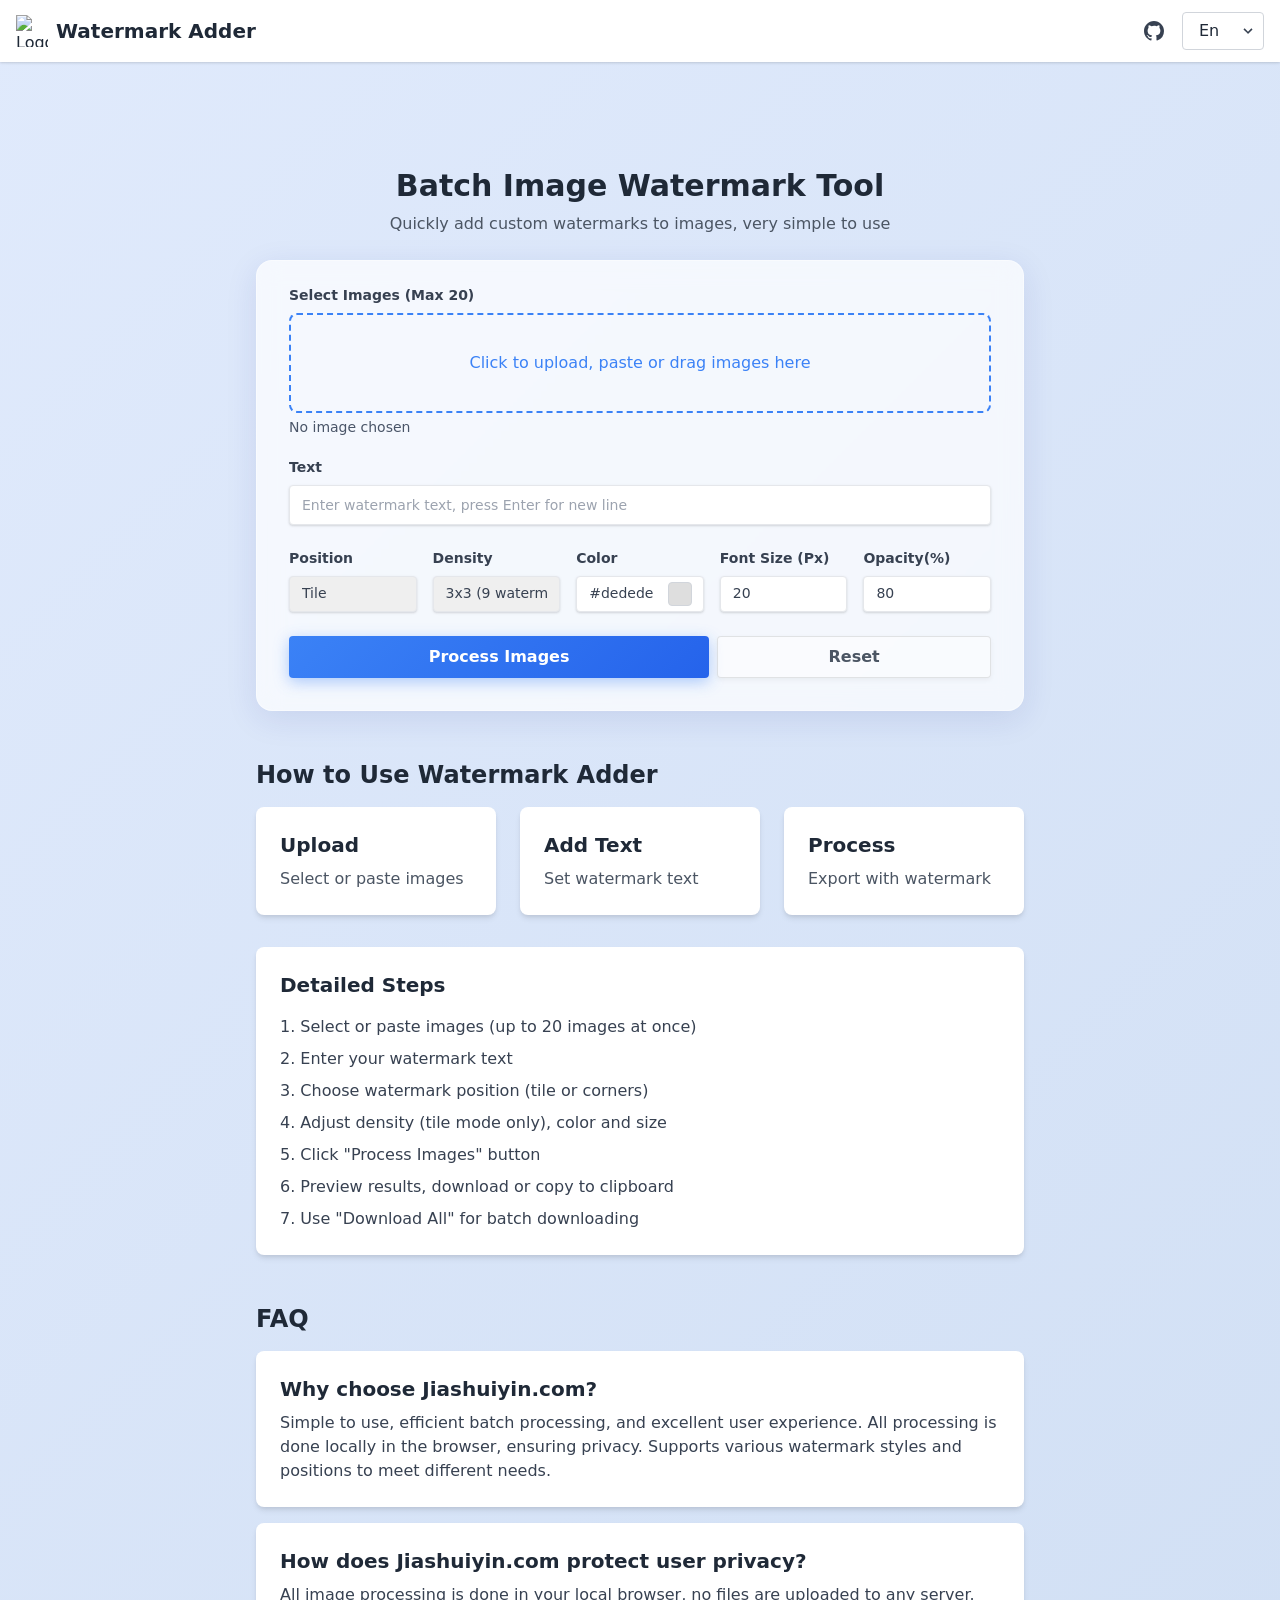
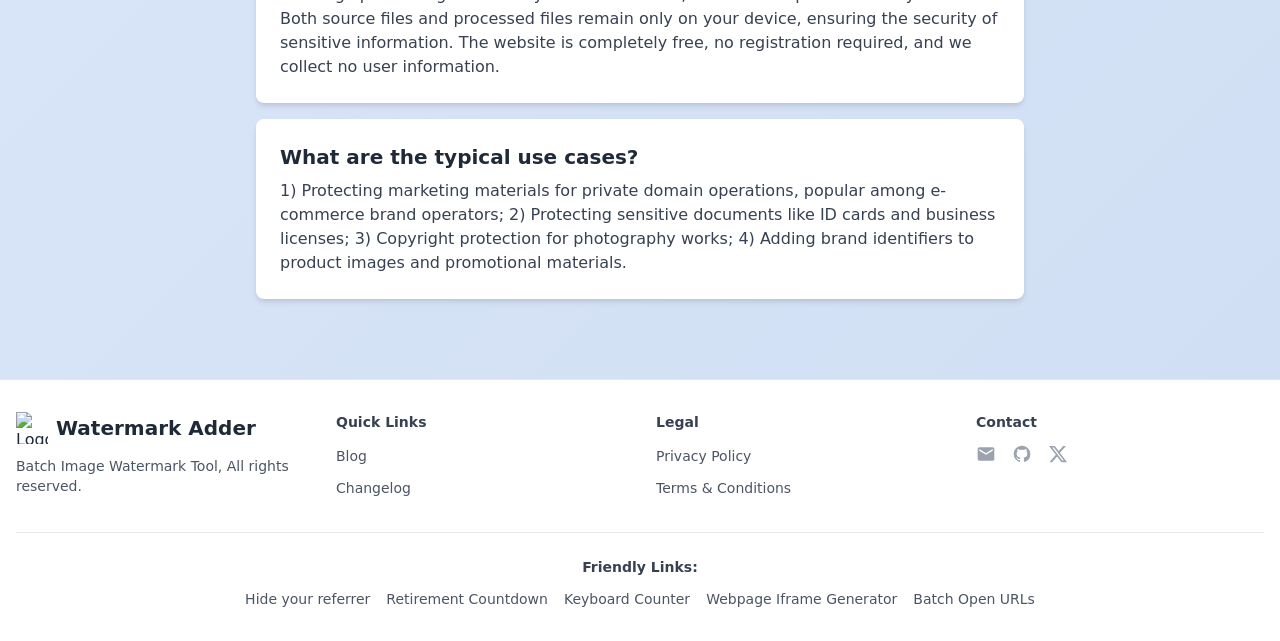
==== commit 783895cb: "fix: 更换离线旧版 heic2any 至全新 jsdelivr 在线的 heic-to.js，解决新款 iOS HEIC 的解析兼容问题" ====
--- a/en/index.html
+++ b/en/index.html
@@ -628,8 +628,8 @@
       </div>
     </footer>
 
-    <!-- Local libraries -->
-    <script src="../libs/heic2any.min.js"></script>
+    <!-- Local and network fallback libraries -->
+    <script src="https://cdn.jsdelivr.net/npm/heic-to@1.4.2/dist/iife/heic-to.js"></script>
     <script src="../libs/jszip.min.js"></script>
     <script src="../libs/FileSaver.min.js"></script>
     <script type="module" src="../script.js"></script>
